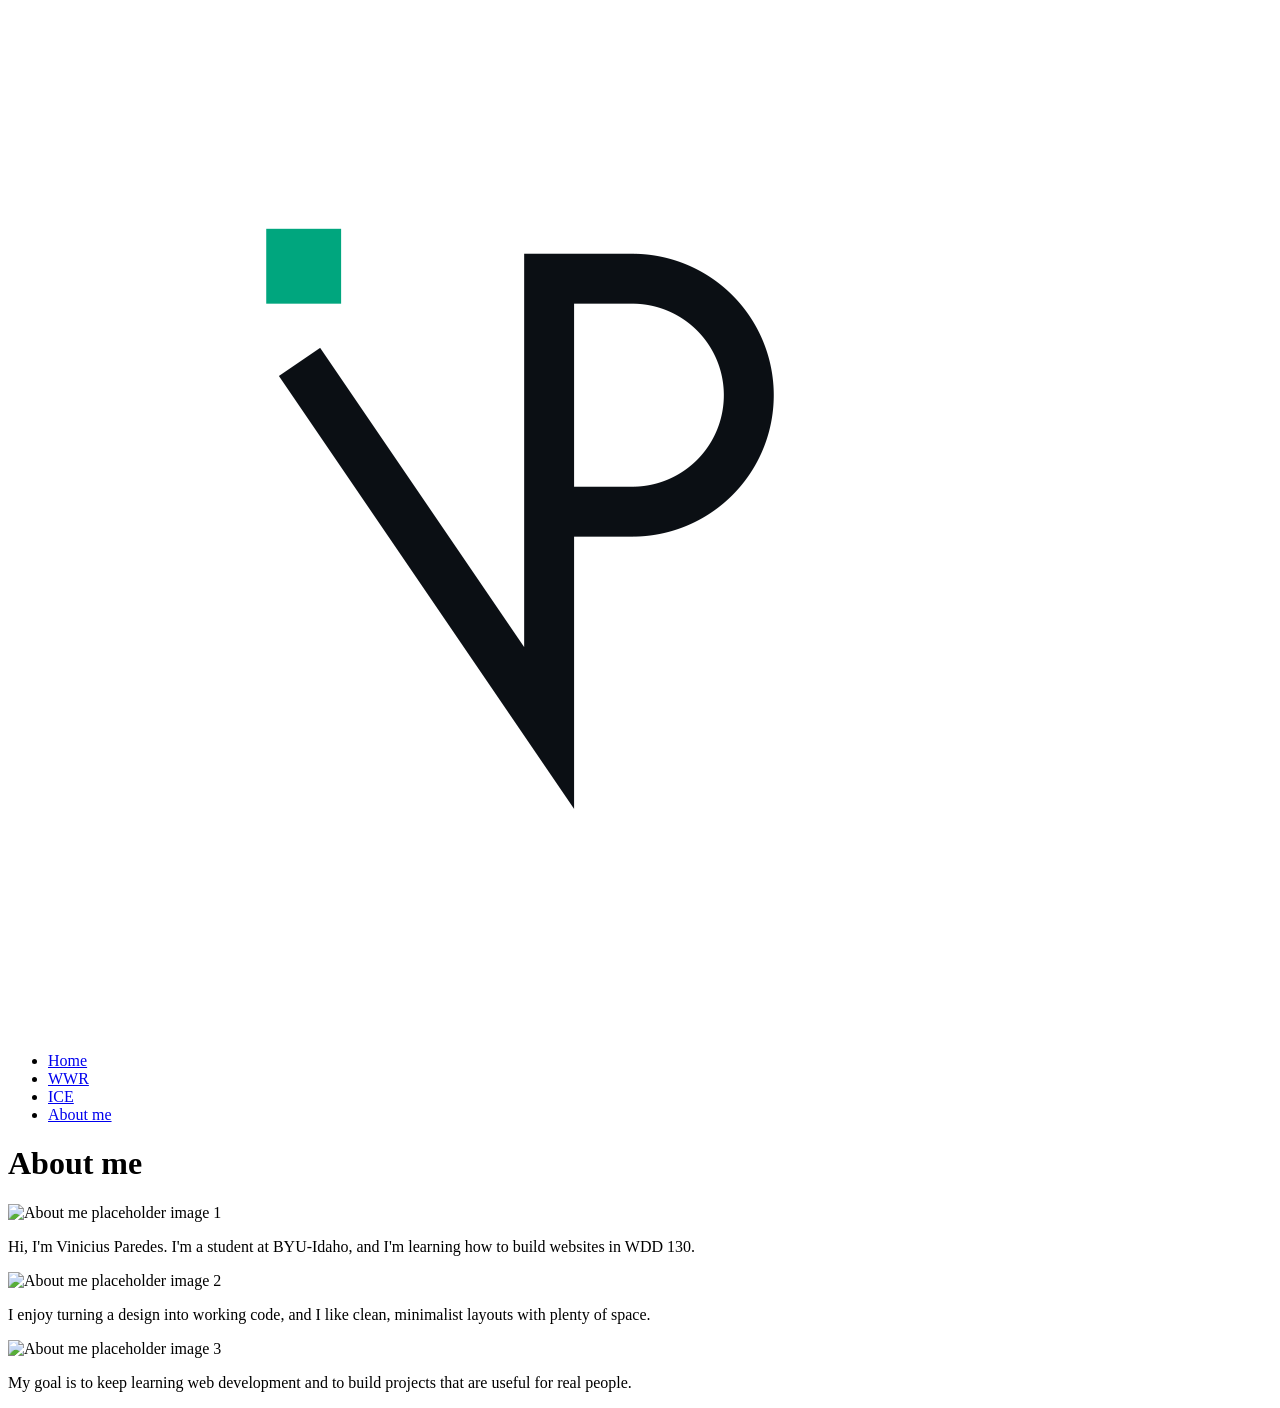
==== Portal-Page/about.html @ f276804e "Add portal page" ====
<!DOCTYPE html>
<html lang="en">
<head>
    <meta charset="UTF-8">
    <meta name="viewport" content="width=device-width, initial-scale=1.0">
    <link rel="stylesheet" href="styles/style.css">
    <title>About me | Vinicius Paredes</title>
</head>
<body>
    <header>
        <img src="images/icono-fondo-claro.webp" alt="Vinicius logo">
        <nav>
            <ul>
                <li><a href="index.html">Home</a></li>
                <li><a href="wwr.html">WWR</a></li>
                <li><a href="ice.html">ICE</a></li>
                <li><a href="about.html">About me</a></li>
            </ul>
        </nav>
    </header>

    <main>
        <h1>About me</h1>
        <section>
            <img src="https://placehold.co/400x300" alt="About me placeholder image 1">
            <p>Hi, I'm Vinicius Paredes. I'm a student at BYU-Idaho, and I'm learning how to build websites in WDD 130.</p>
        </section>

        <section>
            <img src="https://placehold.co/400x300" alt="About me placeholder image 2">
            <p>I enjoy turning a design into working code, and I like clean, minimalist layouts with plenty of space.</p>
        </section>

        <section>
            <img src="https://placehold.co/400x300" alt="About me placeholder image 3">
            <p>My goal is to keep learning web development and to build projects that are useful for real people.</p>
        </section>
    </main>

</body>
</html>
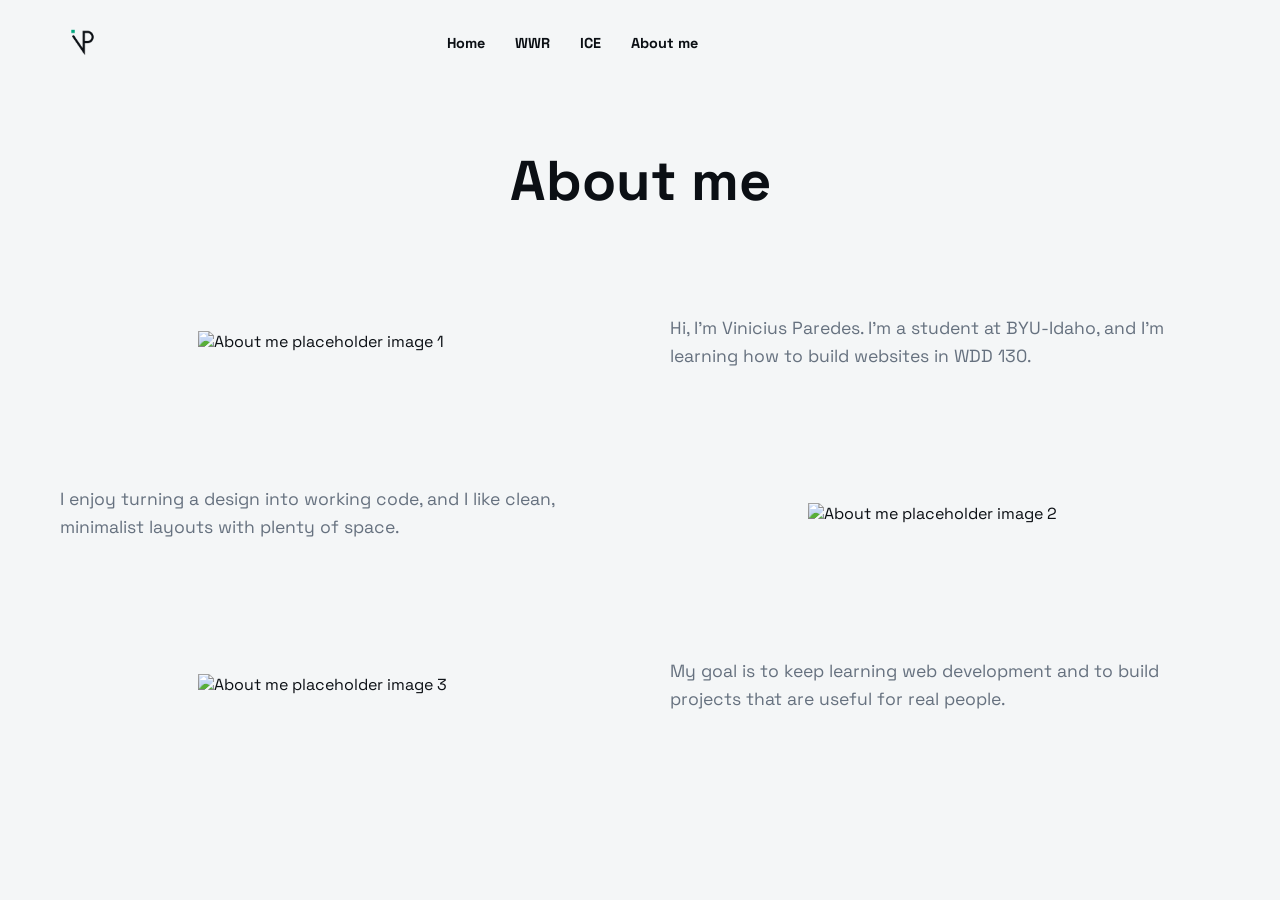
==== commit 08626366: "Add photo placeholder text and simplify portal CSS" ====
--- a/Portal-Page/about.html
+++ b/Portal-Page/about.html
@@ -22,17 +22,17 @@
     <main>
         <h1>About me</h1>
         <section>
-            <img src="https://placehold.co/400x300" alt="About me placeholder image 1">
+            <img src="https://placehold.co/400x300?text=Put+a+photo+next+week" alt="About me placeholder image 1">
             <p>Hi, I'm Vinicius Paredes. I'm a student at BYU-Idaho, and I'm learning how to build websites in WDD 130.</p>
         </section>
 
-        <section>
-            <img src="https://placehold.co/400x300" alt="About me placeholder image 2">
+        <section class="reverse">
+            <img src="https://placehold.co/400x300?text=Put+a+photo+next+week" alt="About me placeholder image 2">
             <p>I enjoy turning a design into working code, and I like clean, minimalist layouts with plenty of space.</p>
         </section>
 
         <section>
-            <img src="https://placehold.co/400x300" alt="About me placeholder image 3">
+            <img src="https://placehold.co/400x300?text=Put+a+photo+next+week" alt="About me placeholder image 3">
             <p>My goal is to keep learning web development and to build projects that are useful for real people.</p>
         </section>
     </main>
--- a/Portal-Page/styles/style.css
+++ b/Portal-Page/styles/style.css
@@ -0,0 +1,200 @@
+@import url('https://fonts.googleapis.com/css2?family=Space+Grotesk:wght@300;400;500;700&display=swap');
+
+body {
+    margin: 0;
+    font-family: 'Space Grotesk', sans-serif;
+    background-color: #f4f6f7;
+    color: #0b0f14;
+}
+
+a {
+    color: #0b0f14;
+    text-decoration: none;
+    font-weight: 500;
+}
+
+a:hover {
+    color: #00a67e;
+}
+
+img {
+    max-width: 100%;
+}
+
+header {
+    display: grid;
+    grid-template-columns: 1fr 2fr;
+    align-items: center;
+    padding: 20px 60px;
+}
+
+header img {
+    height: 45px;
+}
+
+nav ul {
+    list-style: none;
+    margin: 0;
+    padding: 0;
+    display: flex;
+    gap: 30px;
+    font-size: 0.9rem;
+    font-weight: 700;
+}
+
+nav a {
+    font-weight: 700;
+}
+
+main {
+    padding: 0 60px;
+}
+
+h1 {
+    text-align: center;
+    font-size: 3.5rem;
+    margin: 60px 0 40px;
+}
+
+#intro {
+    max-width: 450px;
+    margin: 0 auto 60px;
+    color: #66717f;
+    font-size: 1.1rem;
+    line-height: 1.6;
+}
+
+section {
+    display: grid;
+    grid-template-columns: 1fr 1fr;
+    gap: 60px;
+    align-items: center;
+    padding: 40px 0;
+}
+
+section p {
+    color: #66717f;
+    font-size: 1.1rem;
+    line-height: 1.6;
+}
+
+#hero h1 {
+    text-align: left;
+    margin: 0 0 20px;
+}
+
+#projects {
+    display: block;
+    text-align: center;
+}
+
+h2 {
+    font-size: 2.25rem;
+    margin: 40px 0 0;
+    padding-bottom: 20px;
+    border-bottom: 1px solid #d5dade;
+}
+
+#projects div {
+    display: grid;
+    grid-template-columns: repeat(3, 1fr);
+    gap: 30px;
+    padding-top: 30px;
+    text-align: left;
+}
+
+#projects img {
+    width: 100%;
+    border-radius: 6px;
+}
+
+h3 {
+    font-size: 1.5rem;
+    font-weight: 500;
+    margin: 20px 0 10px;
+}
+
+article p {
+    color: #66717f;
+    line-height: 1.6;
+}
+
+section img {
+    justify-self: center;
+    width: 50%;
+}
+
+#hero img {
+    width: 100%;
+}
+
+.reverse img {
+    grid-column: 2;
+    grid-row: 1;
+}
+
+#gallery {
+    display: grid;
+    grid-template-columns: repeat(3, 1fr);
+    grid-template-rows: repeat(3, 150px);
+    gap: 20px;
+    padding-bottom: 60px;
+}
+
+#gallery img {
+    width: 50%;
+    border-radius: 10px;
+}
+
+#photo1 {
+    grid-column: 1;
+    grid-row: 2;
+    align-self: end;
+    justify-self: center;
+}
+
+#photo2 {
+    grid-column: 3;
+    grid-row: 1;
+    justify-self: center;
+}
+
+#photo3 {
+    grid-column: 2;
+    grid-row: 3;
+    justify-self: center;
+}
+
+footer {
+    display: grid;
+    grid-template-columns: auto 1fr;
+    align-items: center;
+    gap: 20px;
+    margin-top: 60px;
+    padding: 30px 60px;
+    background-color: #0b0f14;
+    color: #f4f6f7;
+}
+
+footer img {
+    height: 50px;
+}
+
+footer p {
+    margin: 0 0 8px;
+    color: #f4f6f7;
+}
+
+footer nav {
+    display: flex;
+    gap: 20px;
+}
+
+footer a {
+    color: #19e3b1;
+    font-weight: 400;
+}
+
+footer a:hover {
+    color: #f4f6f7;
+}
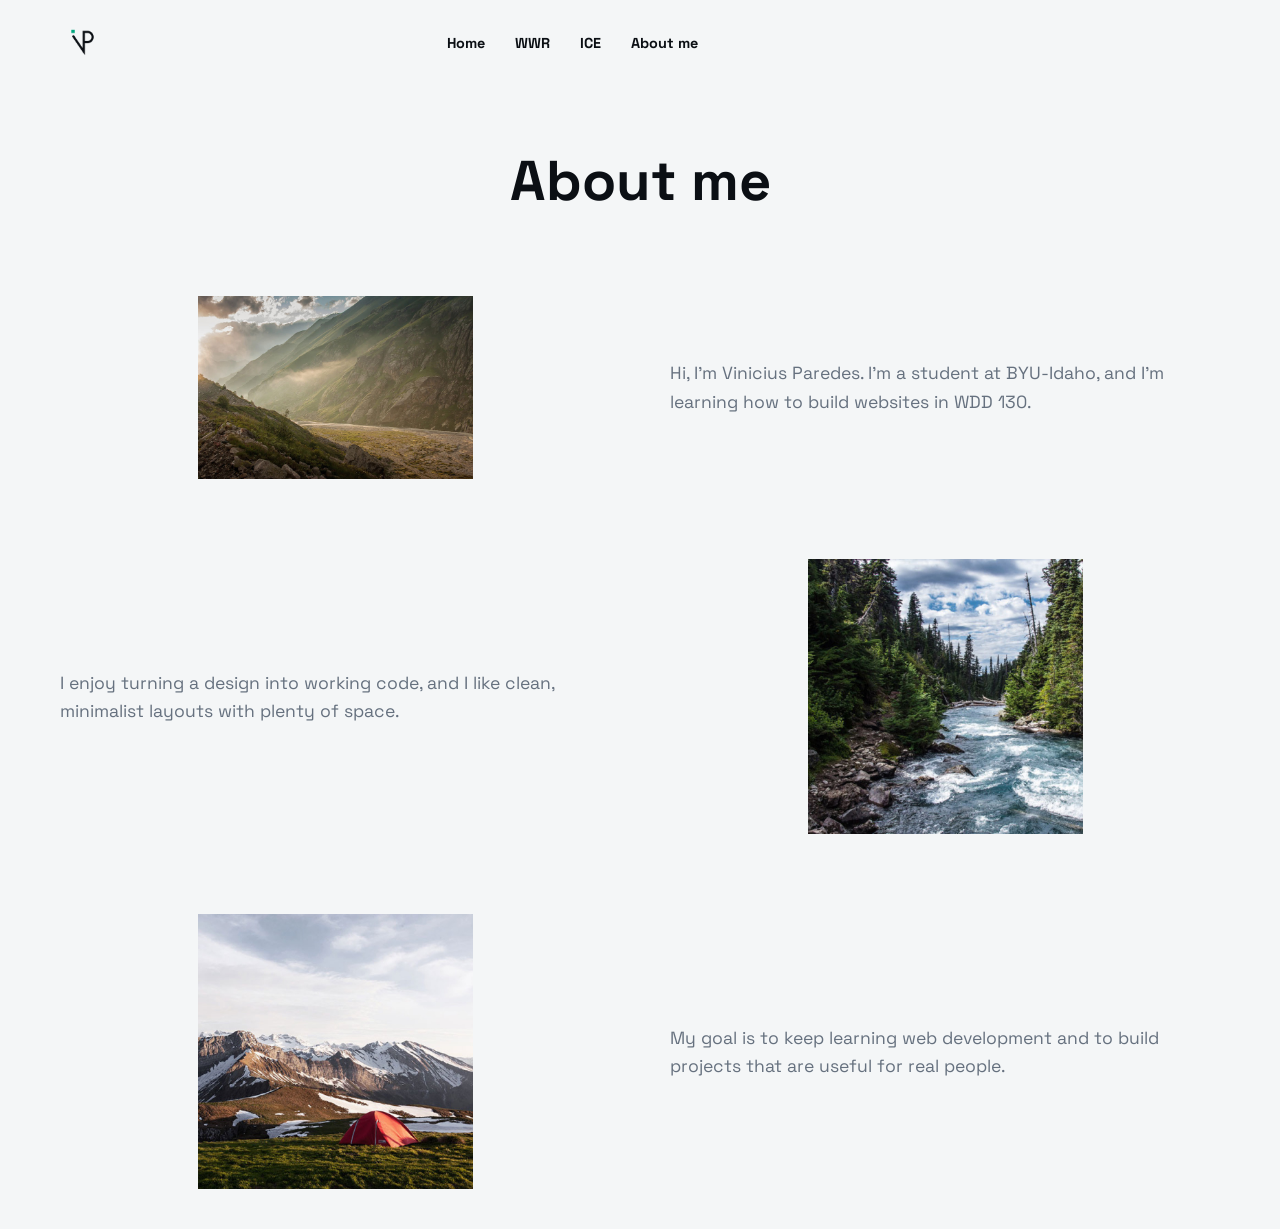
==== commit 5baa93b5: "Add ICE page" ====
--- a/Portal-Page/about.html
+++ b/Portal-Page/about.html
@@ -22,17 +22,17 @@
     <main>
         <h1>About me</h1>
         <section>
-            <img src="https://placehold.co/400x300?text=Put+a+photo+next+week" alt="About me placeholder image 1">
+            <img src="images/wwr-mountains.jpg" alt="Mountains at sunrise">
             <p>Hi, I'm Vinicius Paredes. I'm a student at BYU-Idaho, and I'm learning how to build websites in WDD 130.</p>
         </section>
 
         <section class="reverse">
-            <img src="https://placehold.co/400x300?text=Put+a+photo+next+week" alt="About me placeholder image 2">
+            <img src="images/wwr-rivers.jpg" alt="A river between mountains">
             <p>I enjoy turning a design into working code, and I like clean, minimalist layouts with plenty of space.</p>
         </section>
 
         <section>
-            <img src="https://placehold.co/400x300?text=Put+a+photo+next+week" alt="About me placeholder image 3">
+            <img src="images/wwr-camping.jpg" alt="Camping by the river">
             <p>My goal is to keep learning web development and to build projects that are useful for real people.</p>
         </section>
     </main>
--- a/Portal-Page/styles/style.css
+++ b/Portal-Page/styles/style.css
@@ -165,6 +165,27 @@
     justify-self: center;
 }
 
+#ice-list {
+    display: grid;
+    grid-template-columns: repeat(auto-fill, minmax(280px, 1fr));
+    gap: 30px;
+    align-items: start;
+    padding-bottom: 20px;
+}
+
+#ice-list img {
+    width: 100%;
+    border-radius: 6px;
+}
+
+#ice-list article a {
+    color: #00a67e;
+}
+
+#ice-list article a:hover {
+    color: #0b0f14;
+}
+
 footer {
     display: grid;
     grid-template-columns: auto 1fr;
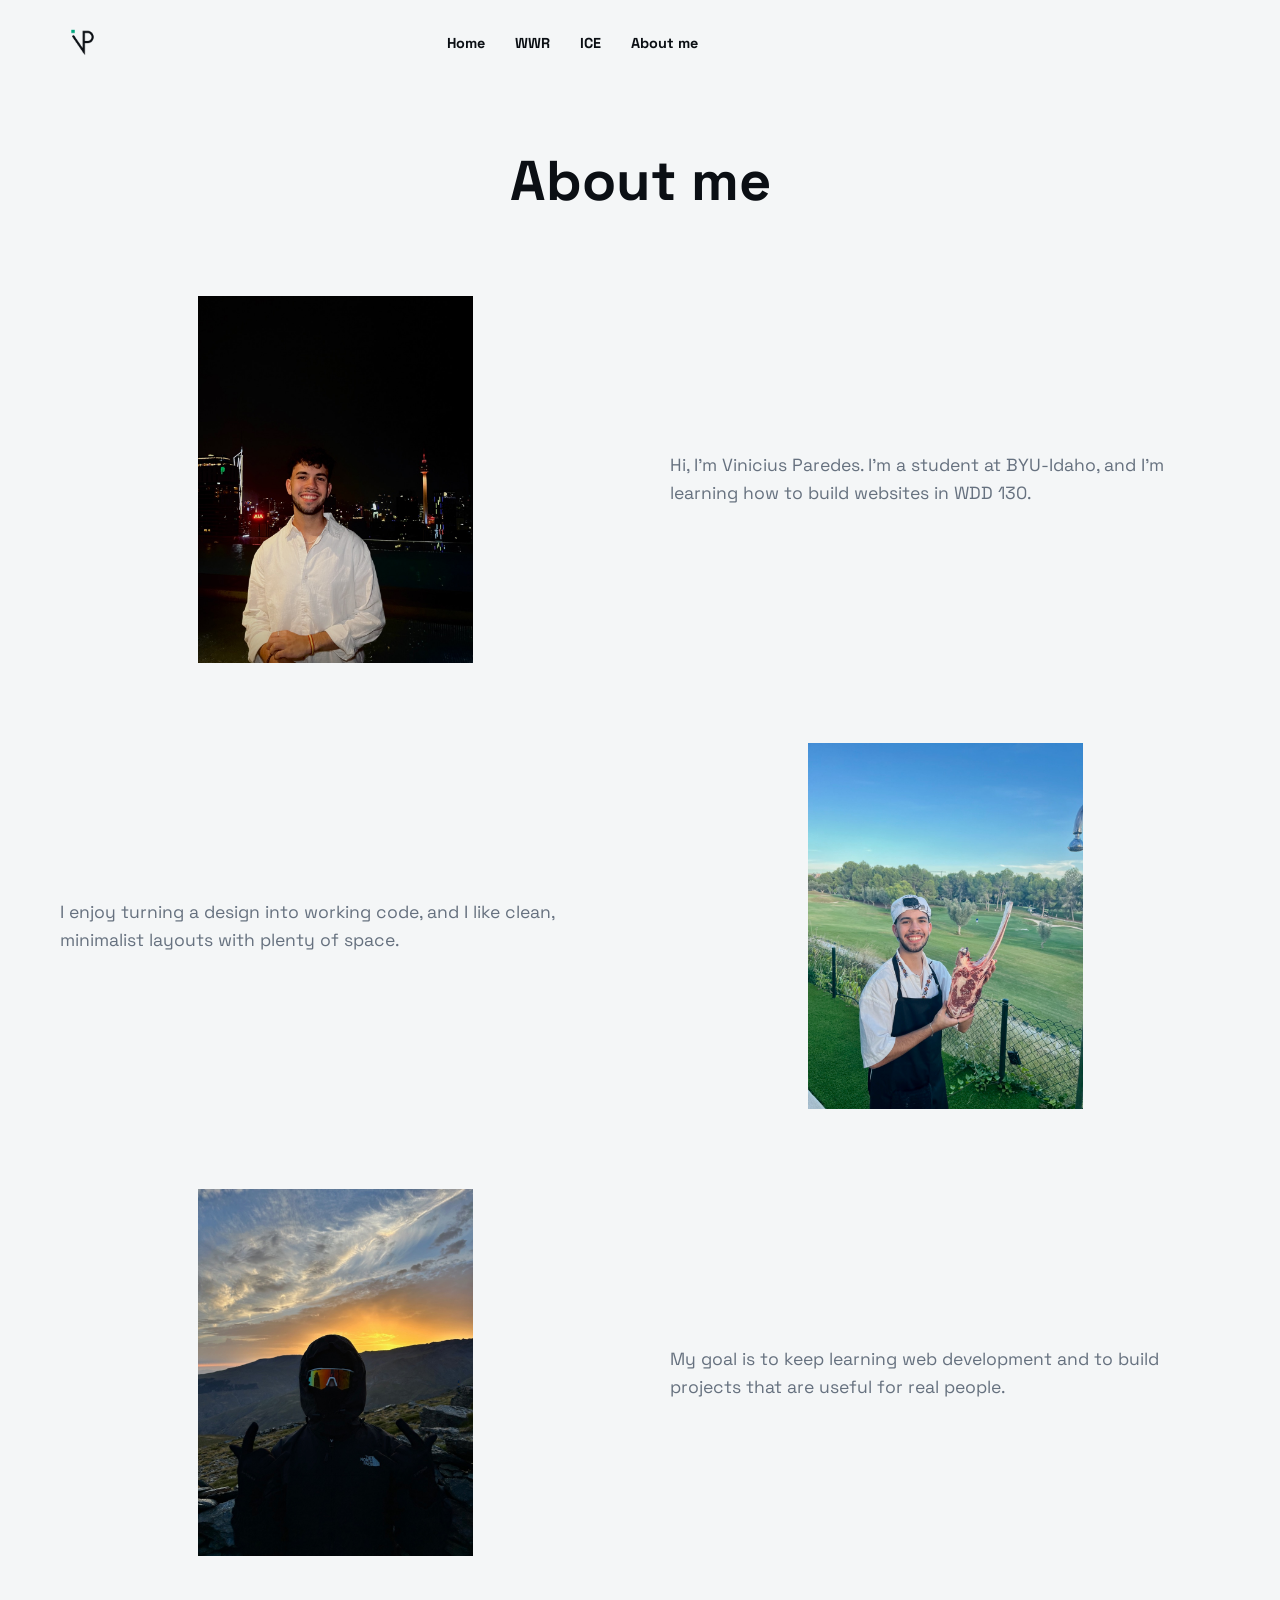
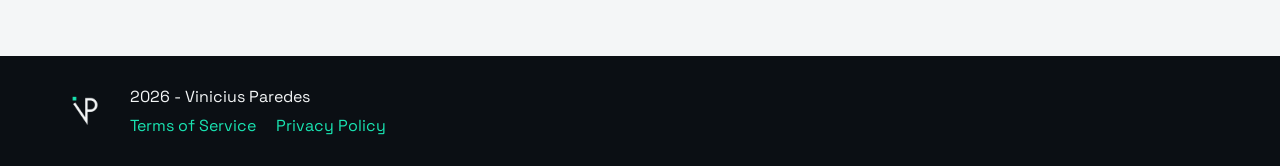
==== commit 68378830: "Add photos and footers" ====
--- a/Portal-Page/about.html
+++ b/Portal-Page/about.html
@@ -22,20 +22,30 @@
     <main>
         <h1>About me</h1>
         <section>
-            <img src="images/wwr-mountains.jpg" alt="Mountains at sunrise">
+            <img src="images/about-1.jpg" alt="Vinicius smiling at night with a city skyline behind him">
             <p>Hi, I'm Vinicius Paredes. I'm a student at BYU-Idaho, and I'm learning how to build websites in WDD 130.</p>
         </section>
 
         <section class="reverse">
-            <img src="images/wwr-rivers.jpg" alt="A river between mountains">
+            <img src="images/about-2.jpg" alt="Vinicius holding a large cut of meat on a golf course terrace">
             <p>I enjoy turning a design into working code, and I like clean, minimalist layouts with plenty of space.</p>
         </section>
 
         <section>
-            <img src="images/wwr-camping.jpg" alt="Camping by the river">
+            <img src="images/about-3.jpg" alt="Vinicius in a hood and glasses at sunset in the mountains">
             <p>My goal is to keep learning web development and to build projects that are useful for real people.</p>
         </section>
     </main>
 
+    <footer>
+        <img src="images/icono-fondo-oscuro.webp" alt="Vinicius Paredes logo">
+        <div>
+            <p>2026 - Vinicius Paredes</p>
+            <nav>
+                <a href="#">Terms of Service</a>
+                <a href="#">Privacy Policy</a>
+            </nav>
+        </div>
+    </footer>
 </body>
 </html>
